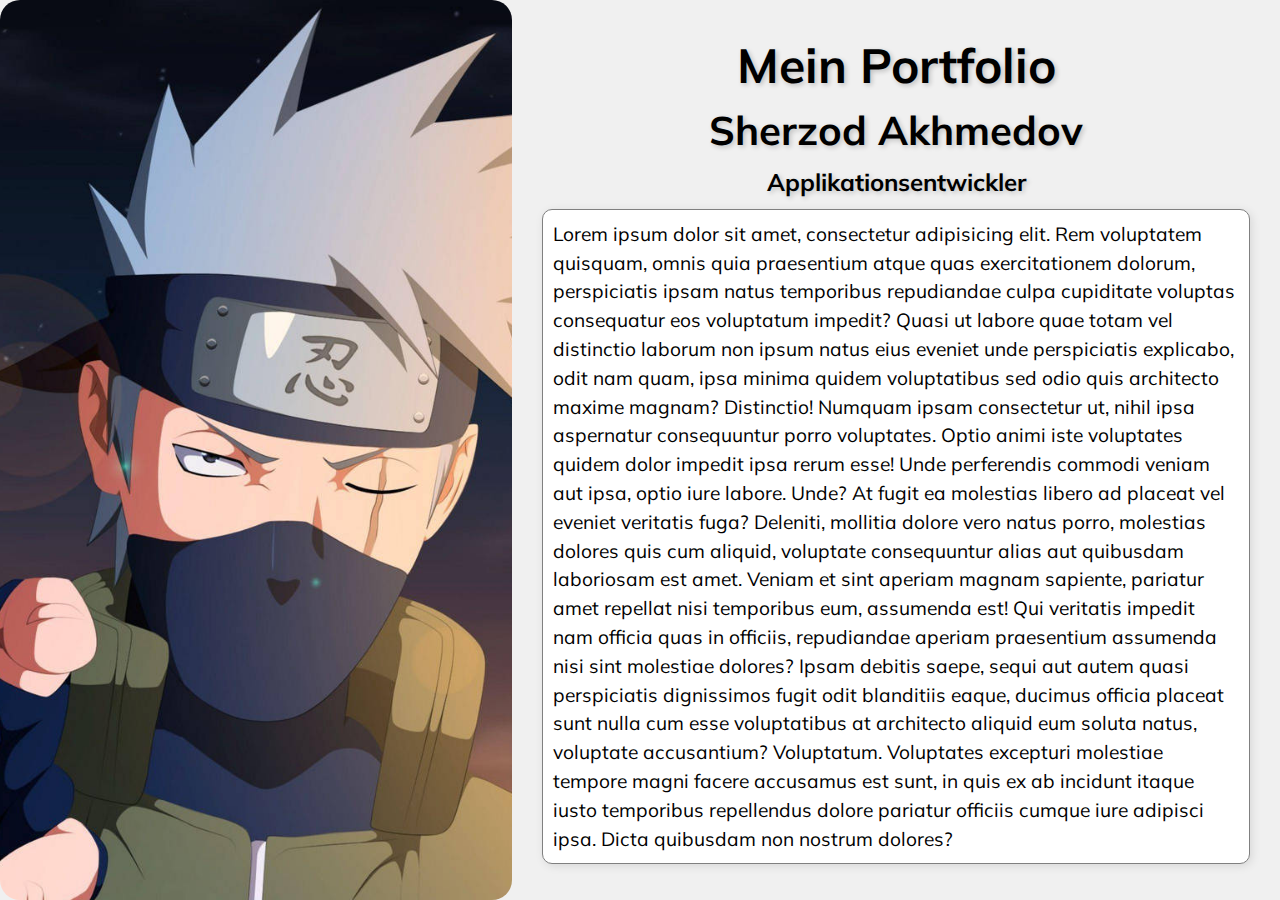
==== Akhmedov/portfolio/akhmedov.html @ 435dc02e "init" ====
<!DOCTYPE html>
<html lang="de">
<head>
    <meta charset="UTF-8">
    <meta name="viewport" content="width=device-width, initial-scale=1.0">
    <link rel="preconnect" href="https://fonts.googleapis.com">
    <link rel="preconnect" href="https://fonts.gstatic.com" crossorigin>
    <link href="https://fonts.googleapis.com/css2?family=Mulish:ital,wght@0,200..1000;1,200..1000&display=swap" rel="stylesheet">
    <title>Mein Portfolio</title>
    <style>

        body {
            font-family: Mulish, sans-serif;
            margin: 0;
            background-color: #f0f0f0;
        }

        .container {
            position: fixed;
            float: left;
            width: 40%;
            height: 100vh;
        }

        .container img {
            width: 100%;
            height: 100%;
            object-fit: cover;
            border-radius: 20px;
        }

        .text-container {
            float: right;
            width: 60%;
            height: 100vh;
            text-align: center;
            display: flex;
            flex-direction: column;
            justify-content: center;
            align-items: center;
            padding: 20px;
            box-sizing: border-box;
        }

        h1 {
            font-size: 3em;
            margin: 0.2em 0;
            text-shadow: 2px 2px 5px rgb(0, 0, 0, 0.2);
        }

        h2 {
            font-size: 2.5em;
            margin: 0.2em 0;
            text-shadow: 2px 2px 5px rgb(0, 0, 0, 0.2);
        }

        h4 {
            font-size: 1.5em;
            margin: 0.5em 0;
            text-shadow: 2px 2px 5px rgb(0, 0, 0, 0.2);
        }

        .p-border {
            border: 1px solid gray;
            border-radius: 10px;
            margin: 10px;
            padding: 10px;
            background-color: #fff;
            box-shadow: 2px 2px 10px rgb(0, 0, 0, 0.1);
            font-size: 1.2em;
            line-height: 1.5;
            text-align: left;
        }

    </style>
</head>
<body>
    <div class="container">
        <img src="./akhmedov.jpg" alt="">
    </div>
    <div class="text-container">
        <div>
            <h1>Mein Portfolio</h1>
            <h2>Sherzod Akhmedov</h2>
            <h4>Applikationsentwickler</h4>
            <p class="p-border">Lorem ipsum dolor sit amet, consectetur adipisicing elit. Rem voluptatem quisquam, omnis quia praesentium atque quas exercitationem dolorum, perspiciatis ipsam natus temporibus repudiandae culpa cupiditate voluptas consequatur eos voluptatum impedit?
            Quasi ut labore quae totam vel distinctio laborum non ipsum natus eius eveniet unde perspiciatis explicabo, odit nam quam, ipsa minima quidem voluptatibus sed odio quis architecto maxime magnam? Distinctio!
            Numquam ipsam consectetur ut, nihil ipsa aspernatur consequuntur porro voluptates. Optio animi iste voluptates quidem dolor impedit ipsa rerum esse! Unde perferendis commodi veniam aut ipsa, optio iure labore. Unde?
            At fugit ea molestias libero ad placeat vel eveniet veritatis fuga? Deleniti, mollitia dolore vero natus porro, molestias dolores quis cum aliquid, voluptate consequuntur alias aut quibusdam laboriosam est amet.
            Veniam et sint aperiam magnam sapiente, pariatur amet repellat nisi temporibus eum, assumenda est! Qui veritatis impedit nam officia quas in officiis, repudiandae aperiam praesentium assumenda nisi sint molestiae dolores?
            Ipsam debitis saepe, sequi aut autem quasi perspiciatis dignissimos fugit odit blanditiis eaque, ducimus officia placeat sunt nulla cum esse voluptatibus at architecto aliquid eum soluta natus, voluptate accusantium? Voluptatum.
            Voluptates excepturi molestiae tempore magni facere accusamus est sunt, in quis ex ab incidunt itaque iusto temporibus repellendus dolore pariatur officiis cumque iure adipisci ipsa. Dicta quibusdam non nostrum dolores?</p>
        </div>
    </div>
</body>
</html>
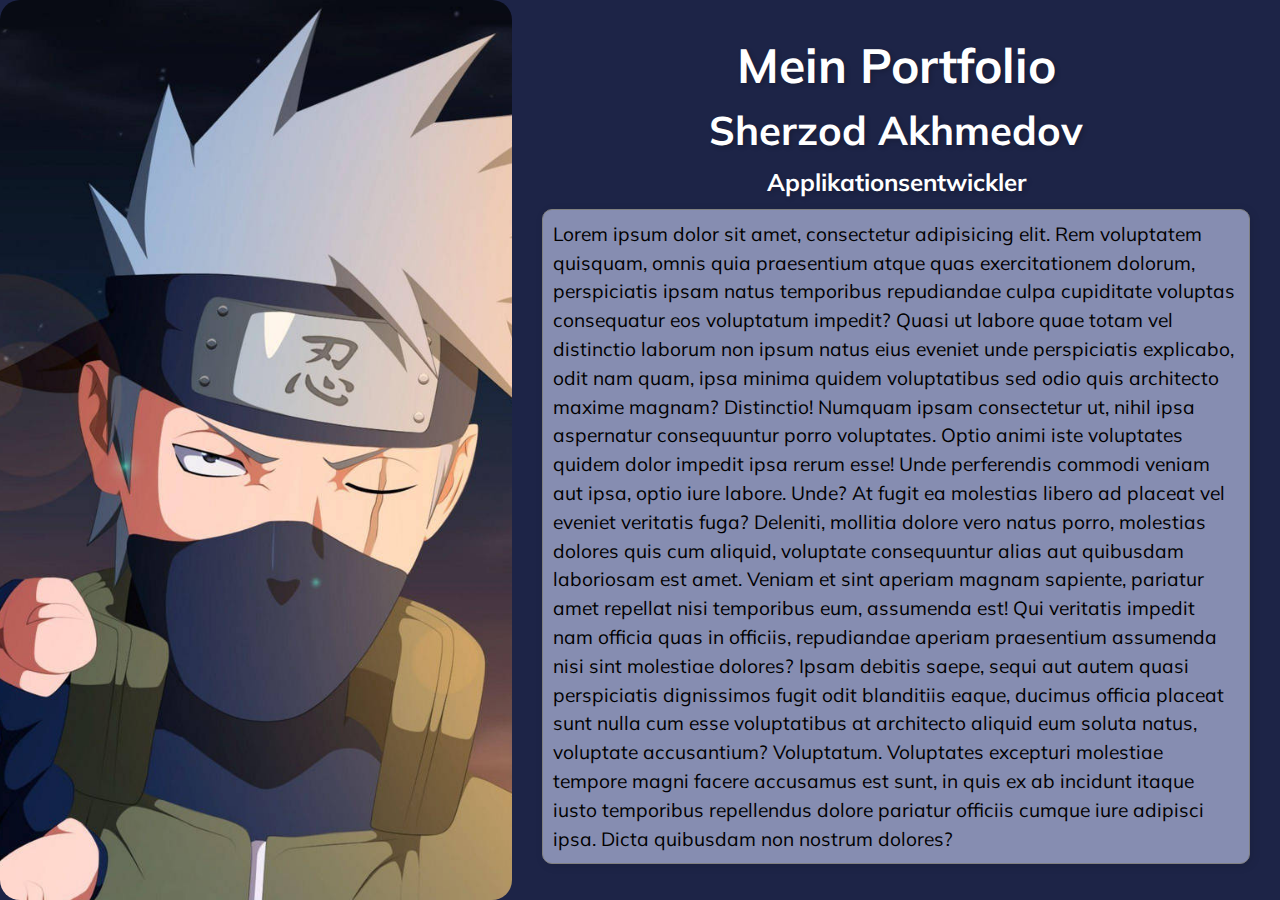
==== commit b7be521b: "new portfolio" ====
--- a/Akhmedov/portfolio/akhmedov.html
+++ b/Akhmedov/portfolio/akhmedov.html
@@ -12,7 +12,7 @@
         body {
             font-family: Mulish, sans-serif;
             margin: 0;
-            background-color: #f0f0f0;
+            background-color: rgb(29, 36, 71);
         }
 
         .container {
@@ -44,18 +44,21 @@
 
         h1 {
             font-size: 3em;
+            color: white;
             margin: 0.2em 0;
             text-shadow: 2px 2px 5px rgb(0, 0, 0, 0.2);
         }
 
         h2 {
             font-size: 2.5em;
+            color: white;
             margin: 0.2em 0;
             text-shadow: 2px 2px 5px rgb(0, 0, 0, 0.2);
         }
 
         h4 {
             font-size: 1.5em;
+            color: white;
             margin: 0.5em 0;
             text-shadow: 2px 2px 5px rgb(0, 0, 0, 0.2);
         }
@@ -70,6 +73,8 @@
             font-size: 1.2em;
             line-height: 1.5;
             text-align: left;
+            color: black;
+            background-color: rgb(134, 141, 177);
         }
 
     </style>
